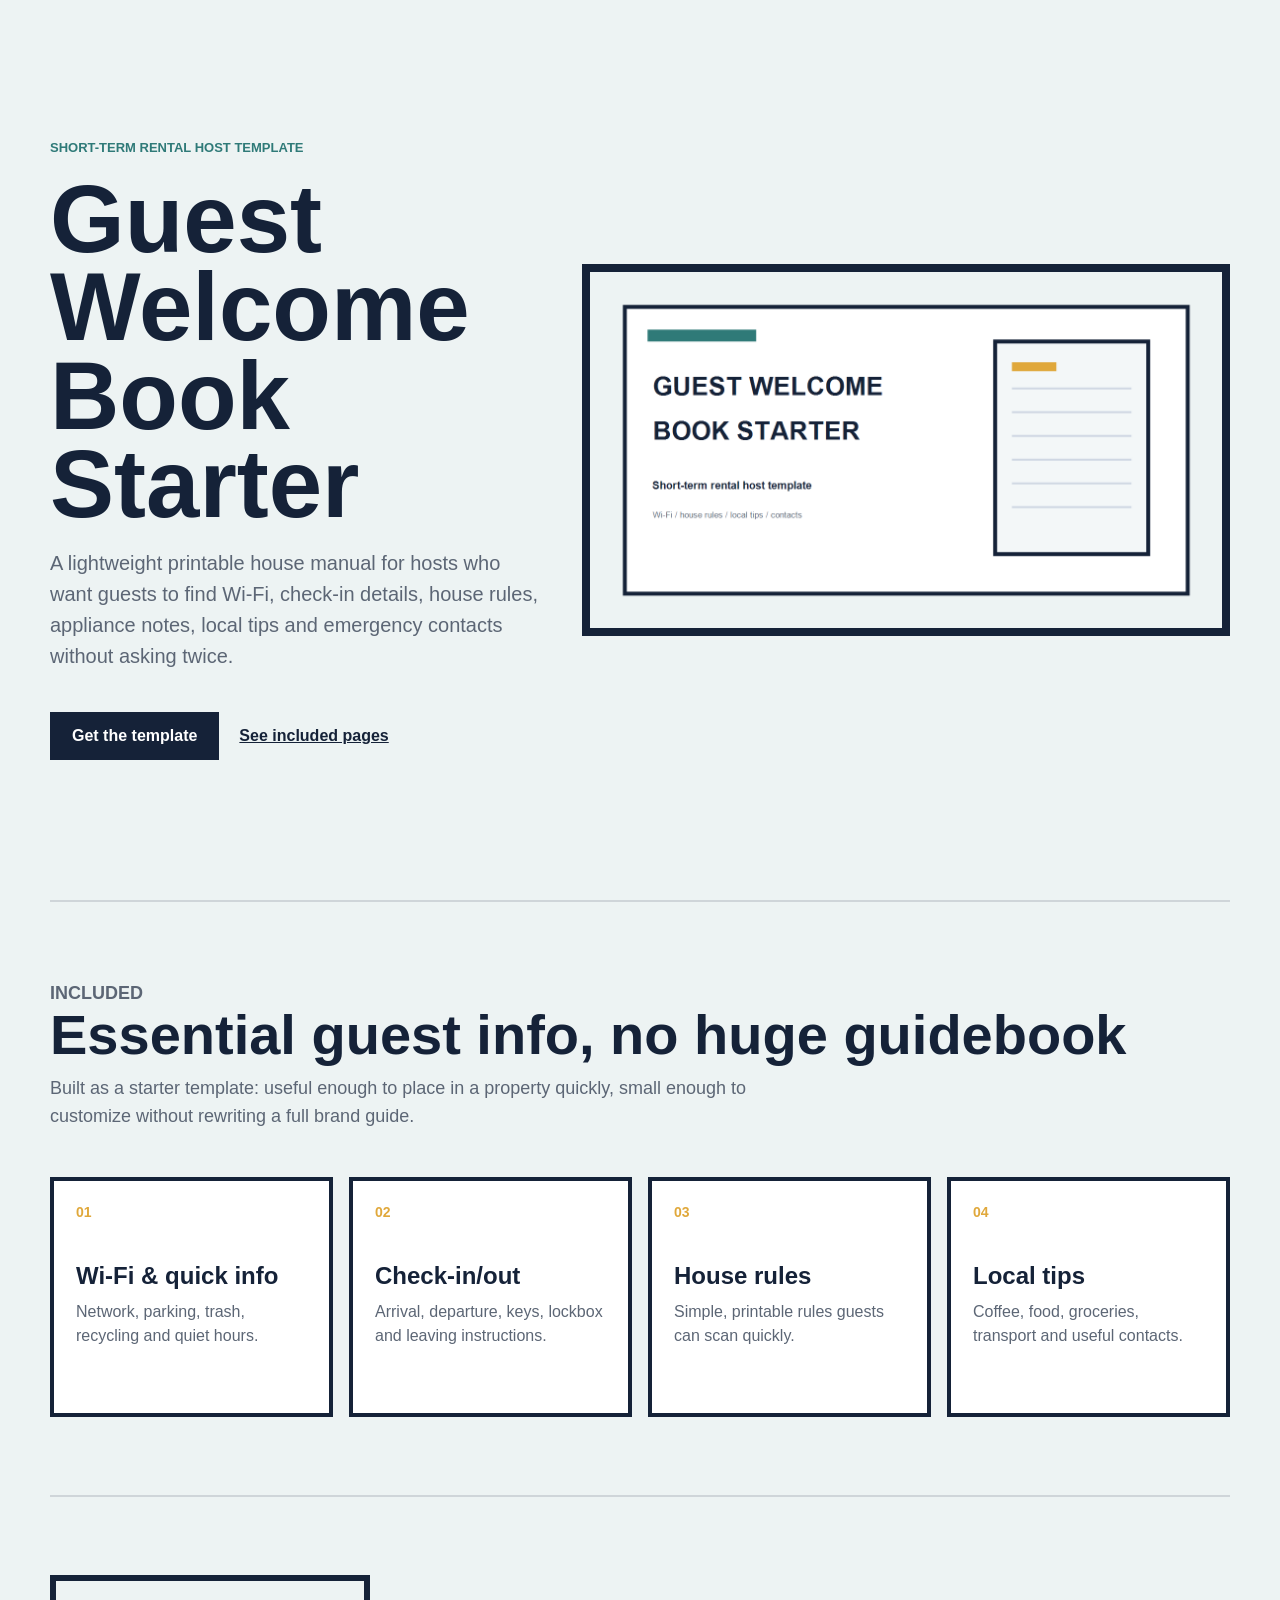
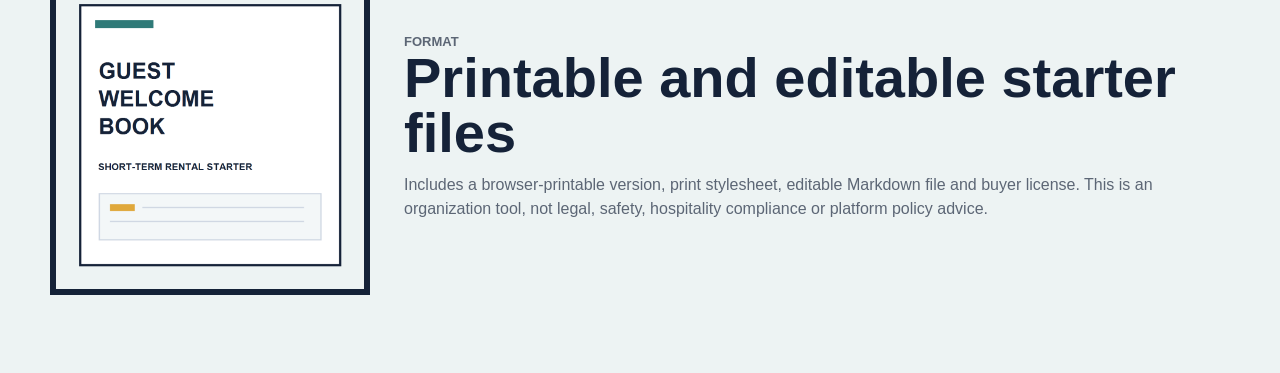
==== index.html @ 7c2009d5 "Initial guest welcome book landing" ====
<!doctype html>
<html lang="en">
  <head>
    <meta charset="utf-8" />
    <meta name="viewport" content="width=device-width, initial-scale=1" />
    <title>Guest Welcome Book Starter</title>
    <meta
      name="description"
      content="A printable starter welcome book for short-term rental hosts who want to reduce repeated guest questions."
    />
    <link rel="stylesheet" href="styles.css" />
  </head>
  <body>
    <main>
      <section class="hero">
        <div class="copy">
          <p class="eyebrow">Short-term rental host template</p>
          <h1>Guest Welcome Book Starter</h1>
          <p class="lead">
            A lightweight printable house manual for hosts who want guests to find Wi-Fi,
            check-in details, house rules, appliance notes, local tips and emergency contacts without asking twice.
          </p>
          <div class="actions">
            <a class="button" href="https://bartuffy.gumroad.com/l/guest-welcome-book-starter?utm_source=github_pages&utm_medium=guest_book_landing&utm_campaign=guest_welcome_book_starter" rel="noopener">
              Get the template
            </a>
            <a class="text-link" href="#included">See included pages</a>
          </div>
        </div>
        <img class="cover" src="assets/cover-guest-welcome-book.png" alt="Guest Welcome Book cover" />
      </section>

      <section id="included" class="details">
        <div>
          <p class="eyebrow">Included</p>
          <h2>Essential guest info, no huge guidebook</h2>
          <p>
            Built as a starter template: useful enough to place in a property quickly,
            small enough to customize without rewriting a full brand guide.
          </p>
        </div>
        <div class="grid">
          <article>
            <span>01</span>
            <strong>Wi-Fi & quick info</strong>
            <p>Network, parking, trash, recycling and quiet hours.</p>
          </article>
          <article>
            <span>02</span>
            <strong>Check-in/out</strong>
            <p>Arrival, departure, keys, lockbox and leaving instructions.</p>
          </article>
          <article>
            <span>03</span>
            <strong>House rules</strong>
            <p>Simple, printable rules guests can scan quickly.</p>
          </article>
          <article>
            <span>04</span>
            <strong>Local tips</strong>
            <p>Coffee, food, groceries, transport and useful contacts.</p>
          </article>
        </div>
      </section>

      <section class="note">
        <img src="assets/thumbnail-guest-welcome-book.png" alt="Guest Welcome Book thumbnail" />
        <div>
          <p class="eyebrow">Format</p>
          <h2>Printable and editable starter files</h2>
          <p>
            Includes a browser-printable version, print stylesheet, editable Markdown file and buyer license.
            This is an organization tool, not legal, safety, hospitality compliance or platform policy advice.
          </p>
        </div>
      </section>
    </main>
  </body>
</html>
---- styles.css ----
:root {
  --ink: #152238;
  --muted: #5c6675;
  --paper: #edf3f3;
  --panel: #ffffff;
  --line: #152238;
  --accent: #2f7a78;
  --gold: #e0a83b;
  font-family: Arial, Helvetica, sans-serif;
}

* {
  box-sizing: border-box;
}

html {
  scroll-behavior: smooth;
}

body {
  margin: 0;
  color: var(--ink);
  background: var(--paper);
}

main {
  width: min(1180px, calc(100% - 32px));
  margin: 0 auto;
}

.hero {
  display: grid;
  grid-template-columns: minmax(0, 0.86fr) minmax(360px, 1.14fr);
  gap: 44px;
  align-items: center;
  min-height: 100vh;
  padding: 48px 0;
}

.copy {
  display: grid;
  gap: 20px;
}

.eyebrow {
  margin: 0;
  color: var(--accent);
  font-size: 13px;
  font-weight: 800;
  letter-spacing: 0;
  text-transform: uppercase;
}

h1,
h2,
p {
  margin-top: 0;
}

h1 {
  margin-bottom: 0;
  font-size: clamp(46px, 8vw, 96px);
  line-height: 0.92;
  letter-spacing: 0;
}

h2 {
  margin-bottom: 12px;
  font-size: clamp(32px, 5vw, 56px);
  line-height: 0.98;
  letter-spacing: 0;
}

.lead {
  max-width: 610px;
  color: var(--muted);
  font-size: 20px;
  line-height: 1.55;
}

.cover {
  width: 100%;
  border: 8px solid var(--line);
  background: var(--panel);
}

.actions {
  display: flex;
  align-items: center;
  gap: 20px;
  flex-wrap: wrap;
}

.button,
.text-link {
  min-height: 48px;
  display: inline-flex;
  align-items: center;
  font-weight: 800;
}

.button {
  justify-content: center;
  padding: 0 22px;
  background: var(--line);
  color: #ffffff;
  text-decoration: none;
}

.text-link {
  color: var(--line);
}

.details,
.note {
  padding: 78px 0;
  border-top: 2px solid rgba(21, 34, 56, 0.14);
}

.details {
  display: grid;
  gap: 28px;
}

.details > div:first-child p {
  max-width: 700px;
  color: var(--muted);
  font-size: 18px;
  line-height: 1.55;
}

.grid {
  display: grid;
  grid-template-columns: repeat(4, 1fr);
  gap: 16px;
}

article {
  min-height: 240px;
  padding: 22px;
  border: 4px solid var(--line);
  background: var(--panel);
}

article span {
  color: var(--gold);
  font-size: 14px;
  font-weight: 800;
}

article strong {
  display: block;
  margin: 42px 0 12px;
  font-size: 24px;
  line-height: 1.05;
}

article p,
.note p {
  color: var(--muted);
  line-height: 1.5;
}

.note {
  display: grid;
  grid-template-columns: 320px 1fr;
  gap: 34px;
  align-items: center;
}

.note img {
  width: 100%;
  border: 6px solid var(--line);
  background: var(--panel);
}

@media (max-width: 900px) {
  .hero,
  .note,
  .grid {
    grid-template-columns: 1fr;
  }

  .hero {
    min-height: auto;
  }
}
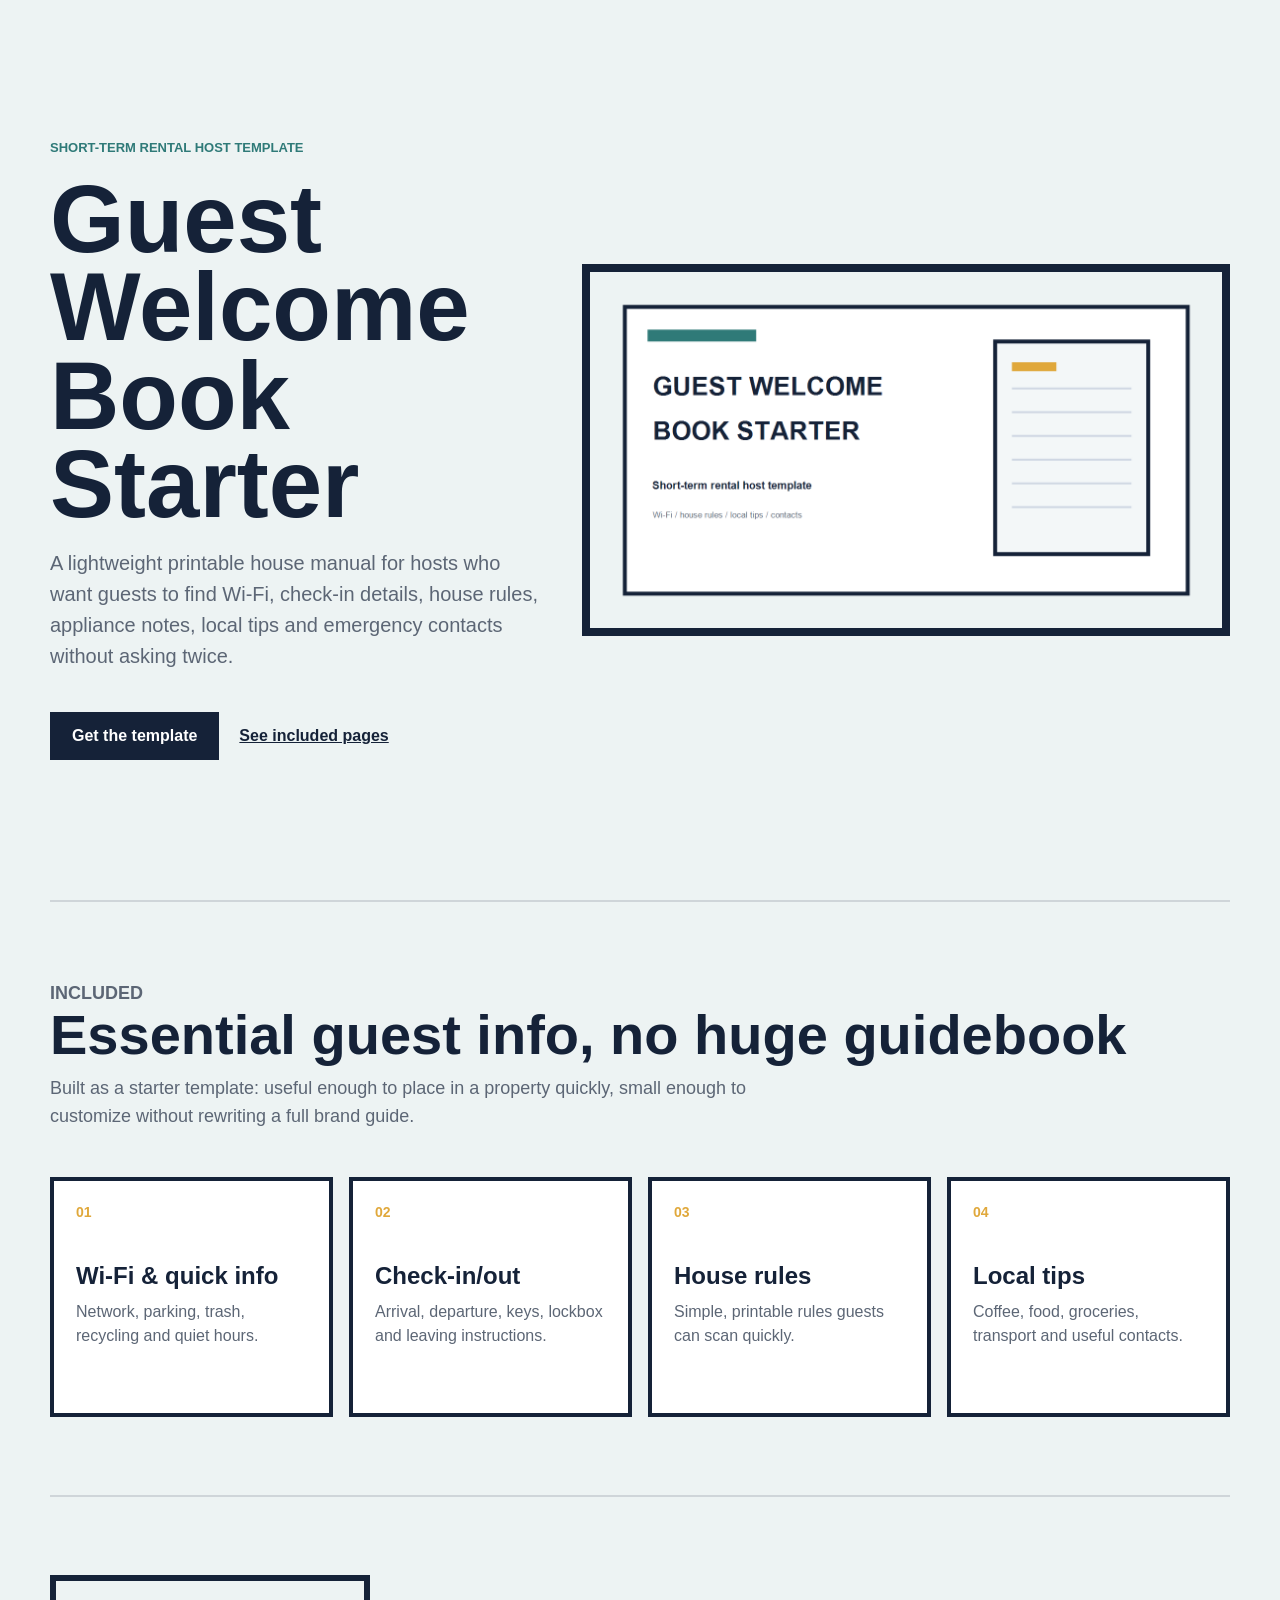
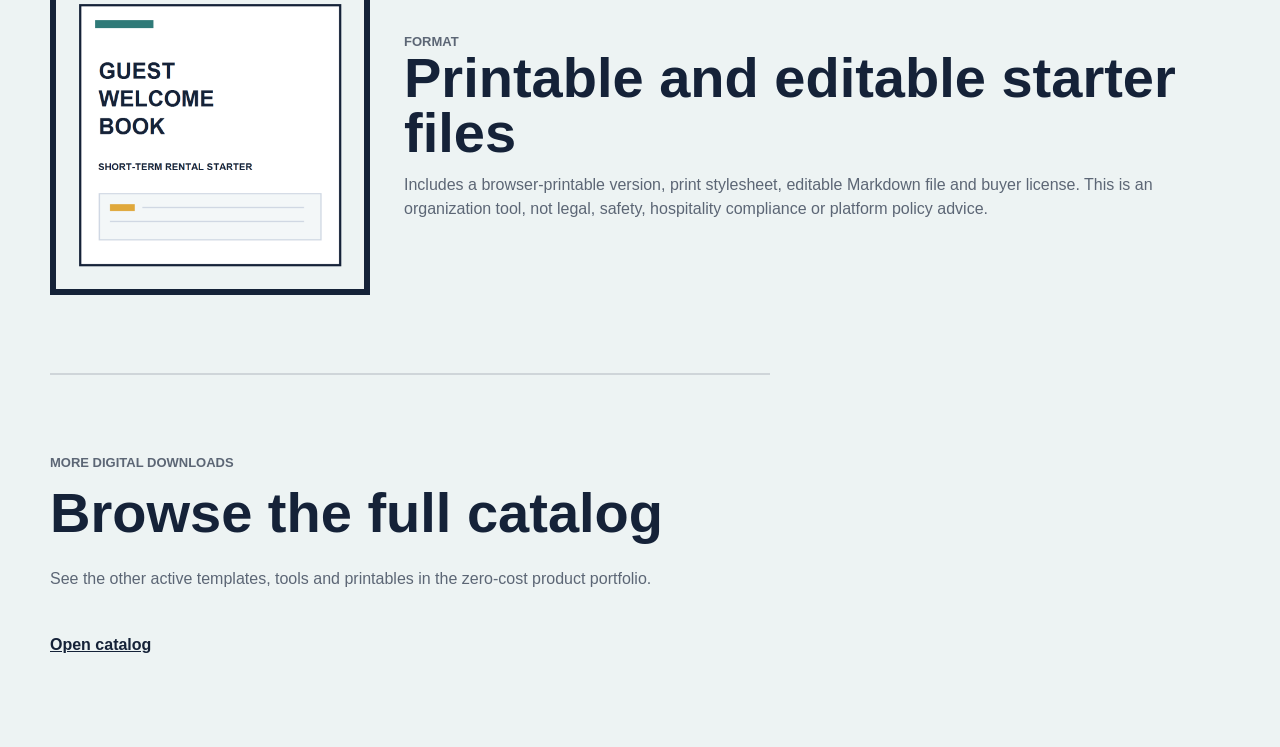
==== commit bdf101a9: "Link to digital downloads hub" ====
--- a/index.html
+++ b/index.html
@@ -74,6 +74,15 @@
           </p>
         </div>
       </section>
+
+      <section class="catalog">
+        <p class="eyebrow">More digital downloads</p>
+        <h2>Browse the full catalog</h2>
+        <p>See the other active templates, tools and printables in the zero-cost product portfolio.</p>
+        <a class="text-link" href="https://bartuff.github.io/digital-downloads-hub/?utm_source=guest_book_landing&utm_medium=footer&utm_campaign=portfolio_hub" rel="noopener">
+          Open catalog
+        </a>
+      </section>
     </main>
   </body>
 </html>
--- a/styles.css
+++ b/styles.css
@@ -112,7 +112,8 @@
 }
 
 .details,
-.note {
+.note,
+.catalog {
   padding: 78px 0;
   border-top: 2px solid rgba(21, 34, 56, 0.14);
 }
@@ -174,6 +175,17 @@
   background: var(--panel);
 }
 
+.catalog {
+  display: grid;
+  gap: 14px;
+  max-width: 720px;
+}
+
+.catalog p {
+  color: var(--muted);
+  line-height: 1.5;
+}
+
 @media (max-width: 900px) {
   .hero,
   .note,
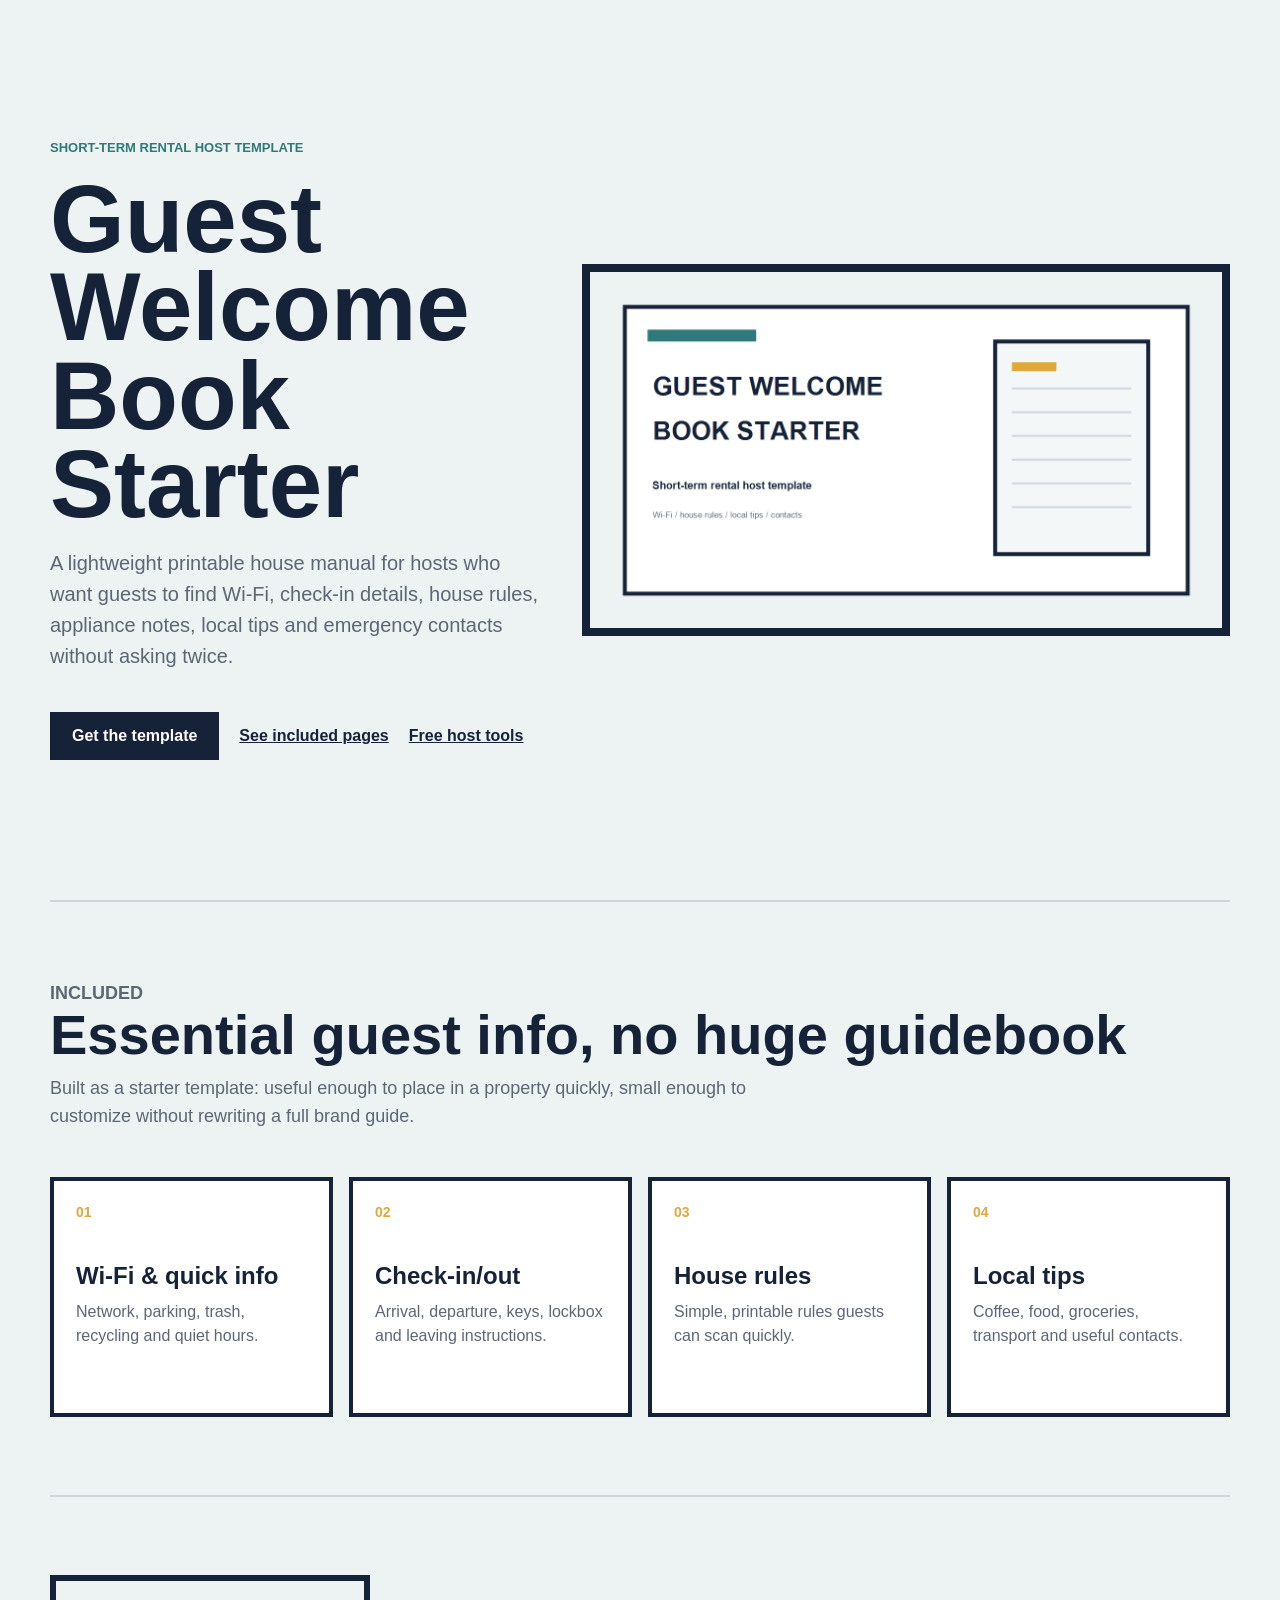
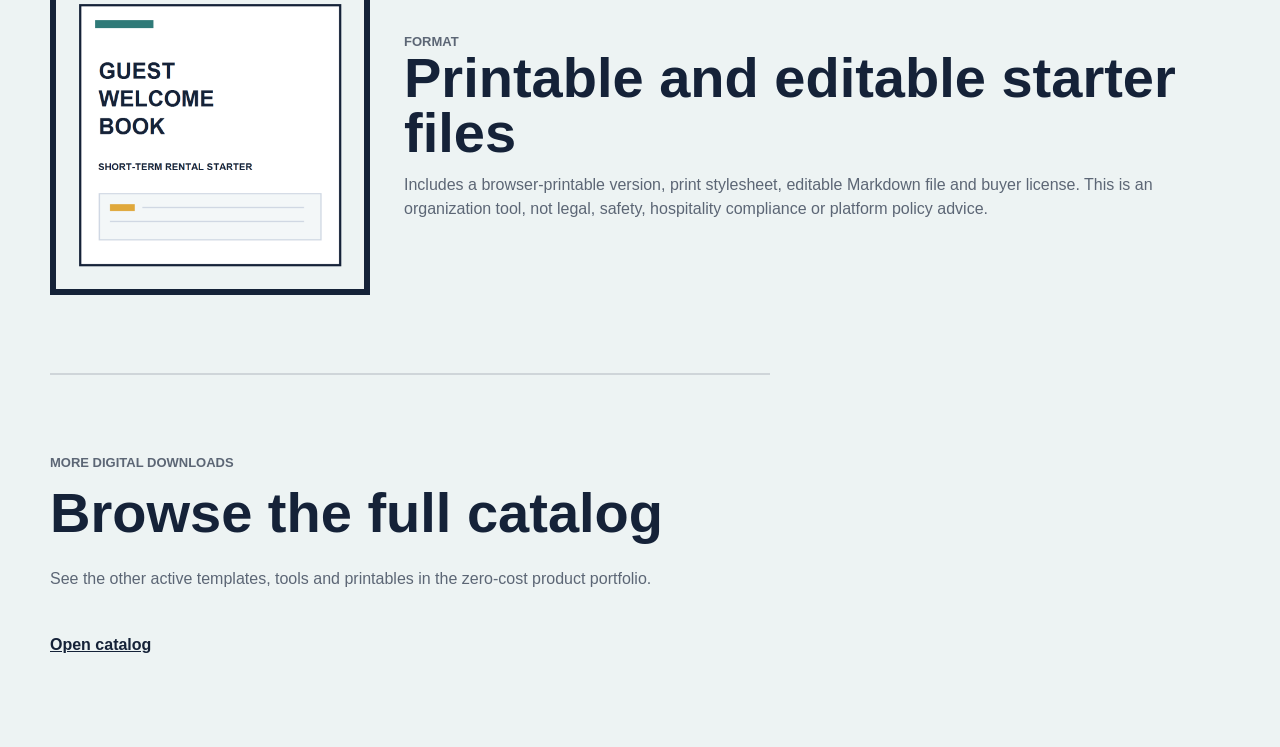
==== commit 20464a94: "Add free Airbnb host tools page" ====
--- a/index.html
+++ b/index.html
@@ -8,6 +8,15 @@
       name="description"
       content="A printable starter welcome book for short-term rental hosts who want to reduce repeated guest questions."
     />
+    <meta property="og:title" content="Guest Welcome Book Starter" />
+    <meta property="og:description" content="A printable starter welcome book for short-term rental hosts who want to reduce repeated guest questions." />
+    <meta property="og:type" content="website" />
+    <meta property="og:url" content="https://bartuff.github.io/guest-welcome-book-starter/" />
+    <meta property="og:image" content="https://bartuff.github.io/guest-welcome-book-starter/assets/cover-guest-welcome-book.png" />
+    <meta name="twitter:card" content="summary_large_image" />
+    <meta name="twitter:title" content="Guest Welcome Book Starter" />
+    <meta name="twitter:description" content="A lightweight printable house manual for short-term rental hosts." />
+    <meta name="twitter:image" content="https://bartuff.github.io/guest-welcome-book-starter/assets/cover-guest-welcome-book.png" />
     <link rel="stylesheet" href="styles.css" />
   </head>
   <body>
@@ -25,6 +34,7 @@
               Get the template
             </a>
             <a class="text-link" href="#included">See included pages</a>
+            <a class="text-link" href="free-airbnb-host-tools.html">Free host tools</a>
           </div>
         </div>
         <img class="cover" src="assets/cover-guest-welcome-book.png" alt="Guest Welcome Book cover" />
--- a/styles.css
+++ b/styles.css
@@ -186,10 +186,36 @@
   line-height: 1.5;
 }
 
+.article-hero {
+  padding: 76px 0 46px;
+}
+
+.article-hero h1 {
+  max-width: 920px;
+}
+
+.resource-stack {
+  display: grid;
+  grid-template-columns: repeat(3, minmax(0, 1fr));
+  gap: 16px;
+  padding: 54px 0 78px;
+  border-top: 2px solid rgba(21, 34, 56, 0.14);
+}
+
+.resource-stack article {
+  display: grid;
+  gap: 12px;
+}
+
+.resource-stack article strong {
+  margin: 0;
+}
+
 @media (max-width: 900px) {
   .hero,
   .note,
-  .grid {
+  .grid,
+  .resource-stack {
     grid-template-columns: 1fr;
   }
 
